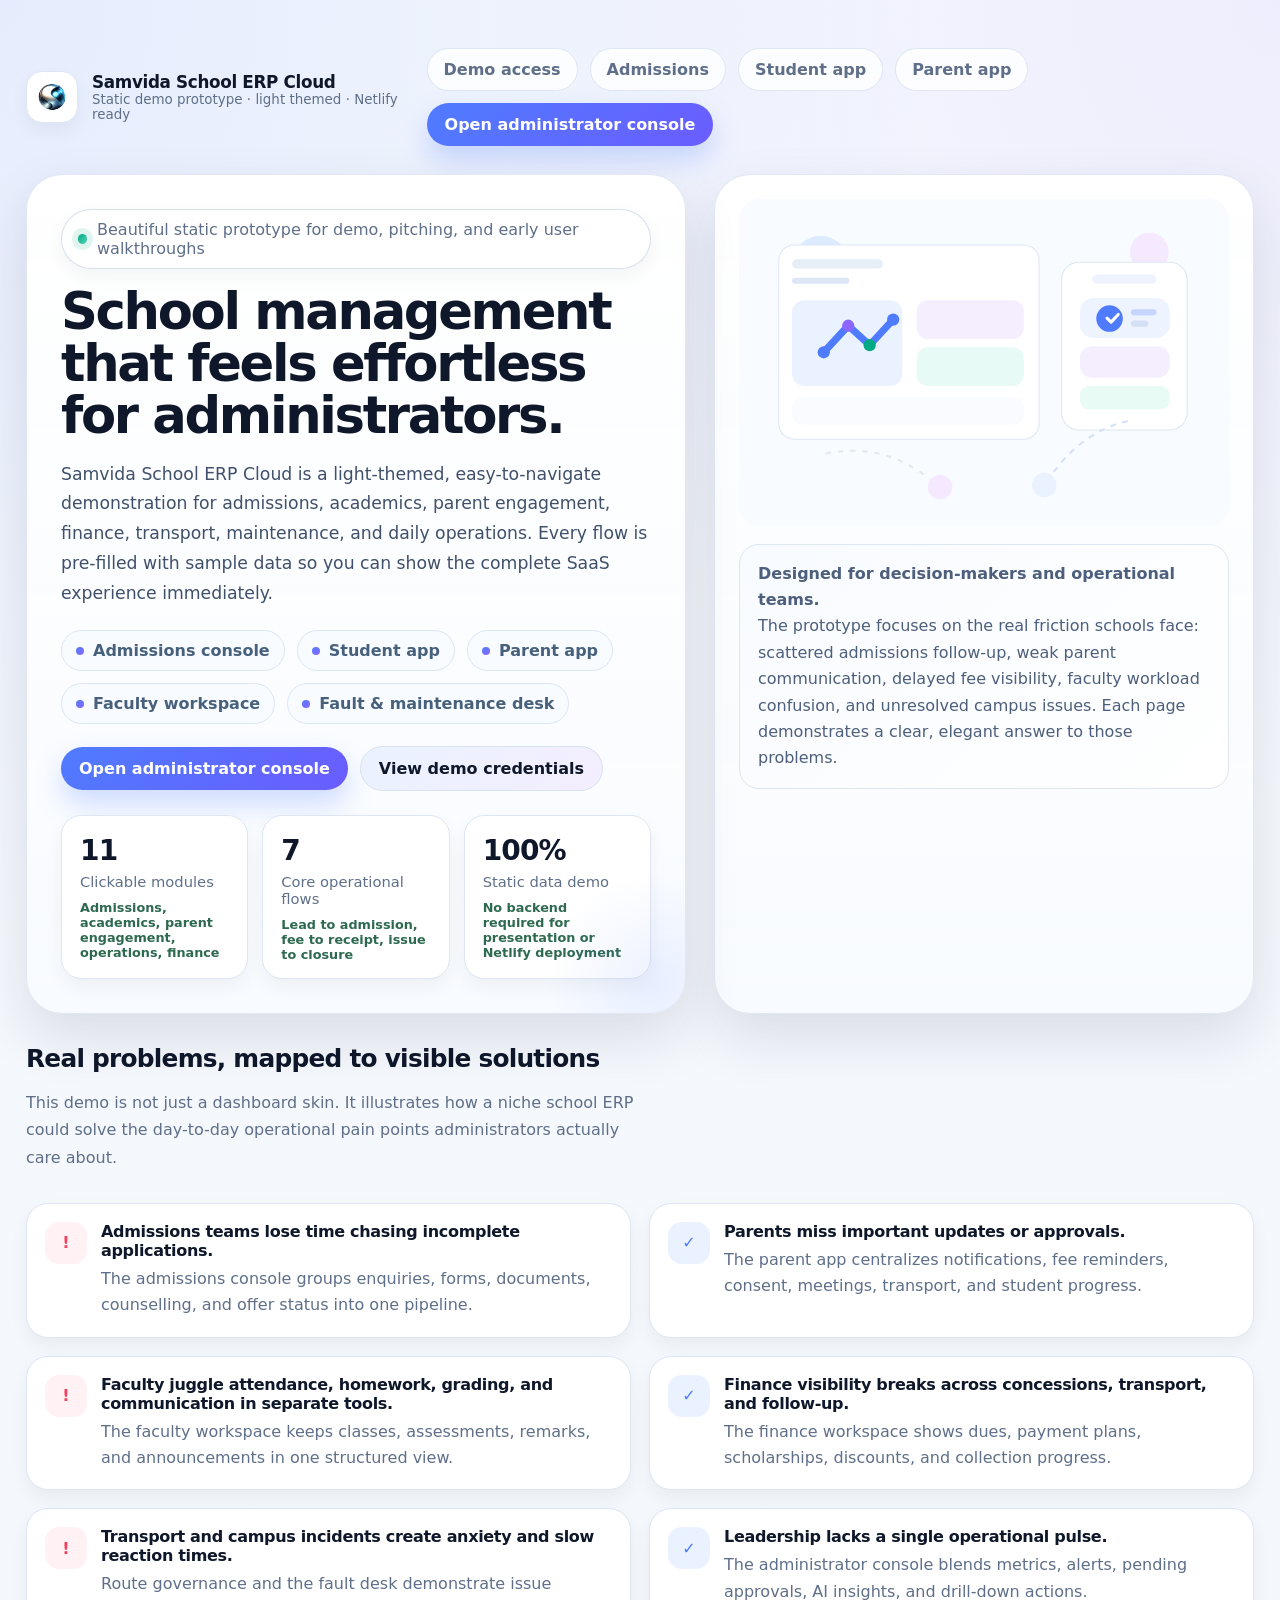
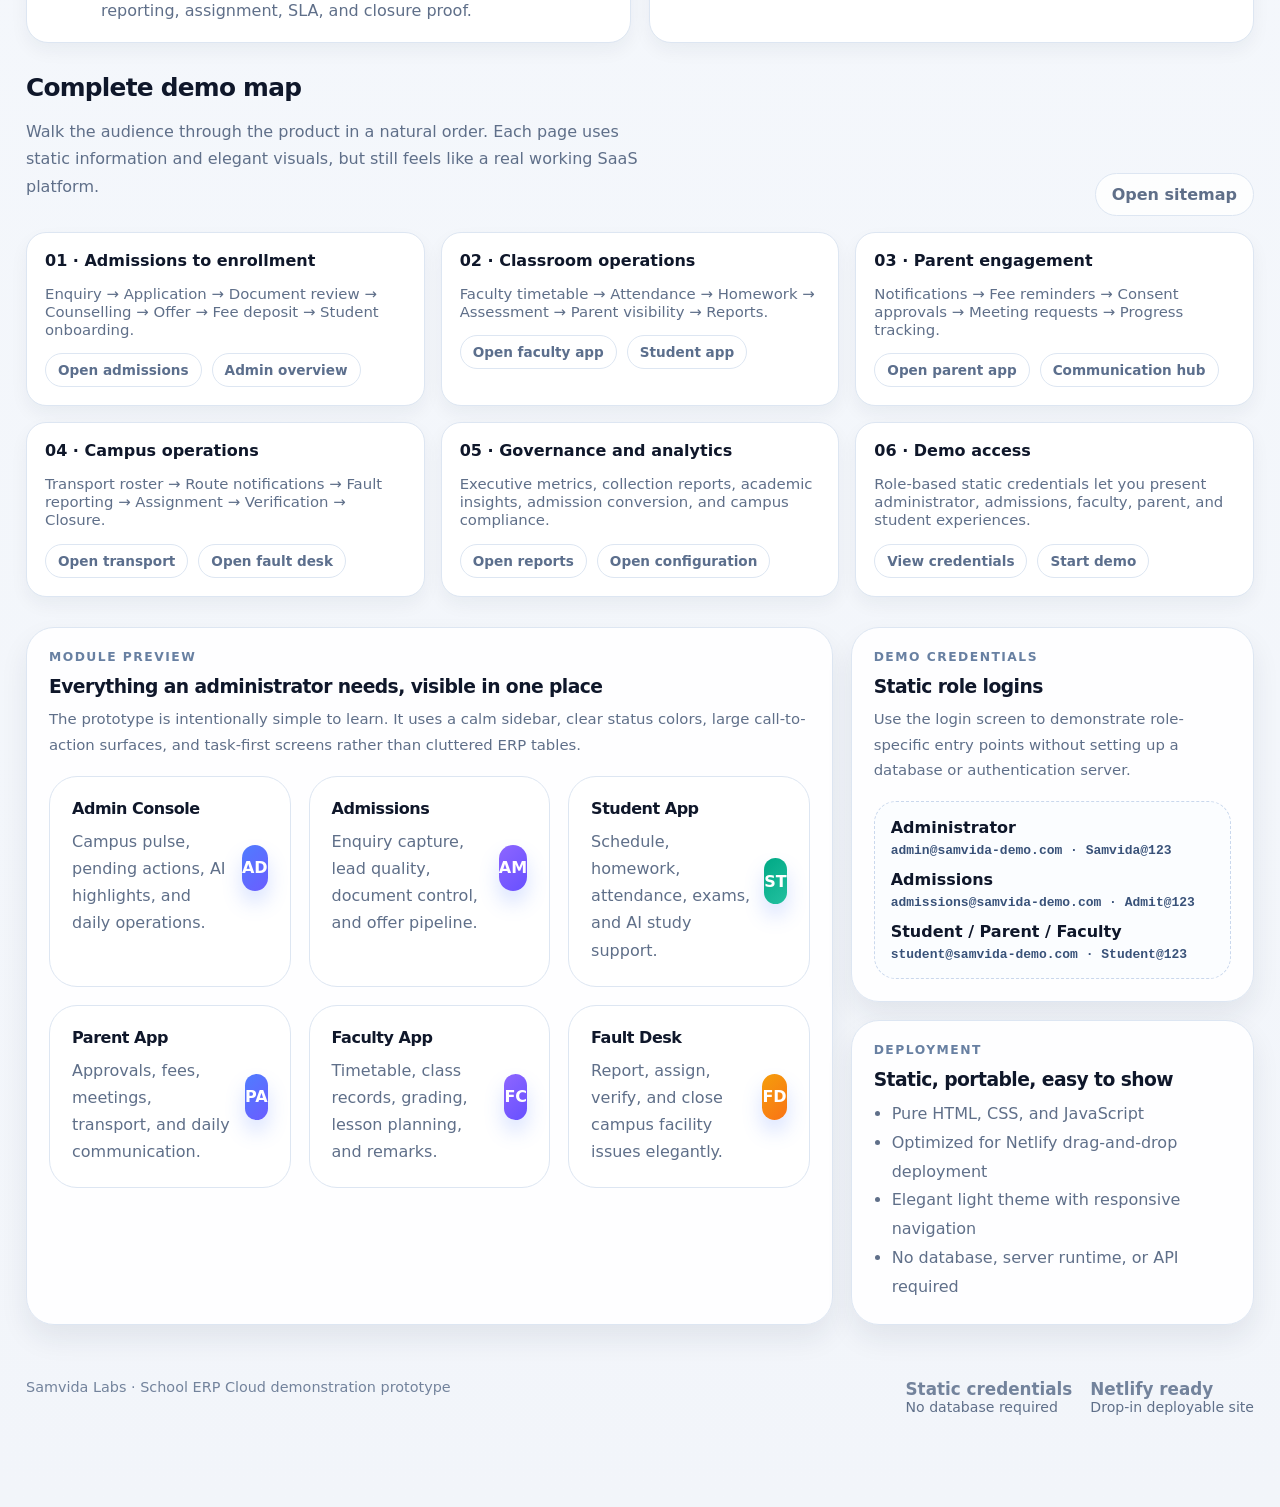
==== mgmt-erp/index.html @ dbdf5bf3 "Prototype Pilot" ====
<!doctype html>
<html lang="en">
<head>
  <meta charset="utf-8">
  <meta name="viewport" content="width=device-width,initial-scale=1">
  <title>Samvida School ERP Cloud Prototype</title>
  <meta name="description" content="Static HTML prototype for a school management ERP.">
  <link rel="icon" href="assets/img/samvida-logo.png">
  <link rel="stylesheet" href="assets/css/styles.css">
</head>
<body>
  <div class="page-wrap">
    
    <header class="top-nav">
      <a class="brand-lockup" href="index.html">
        <img src="assets/img/samvida-logo.png" alt="Samvida Labs logo">
        <div>
          <div class="brand-title">Samvida School ERP Cloud</div>
          <div class="brand-subtitle">Static demo prototype · light themed · Netlify ready</div>
        </div>
      </a>
      <div class="top-actions">
        <a class="pill-link" href="login/">Demo access</a>
        <a class="pill-link" href="admissions/">Admissions</a>
        <a class="pill-link" href="students/">Student app</a>
        <a class="pill-link" href="parents/">Parent app</a>
        <a class="cta" href="console/">Open administrator console</a>
      </div>
    </header>
    
    
<section class="hero-grid">
  <div class="hero-card">
    <span class="demo-badge"><span class="dot"></span> Beautiful static prototype for demo, pitching, and early user walkthroughs</span>
    <h1>School management that feels effortless for administrators.</h1>
    <p>Samvida School ERP Cloud is a light-themed, easy-to-navigate demonstration for admissions, academics, parent engagement, finance, transport, maintenance, and daily operations. Every flow is pre-filled with sample data so you can show the complete SaaS experience immediately.</p>
    <div class="hero-meta">
      <span class="tag">Admissions console</span>
      <span class="tag">Student app</span>
      <span class="tag">Parent app</span>
      <span class="tag">Faculty workspace</span>
      <span class="tag">Fault & maintenance desk</span>
    </div>
    <div class="top-actions" style="justify-content:flex-start">
      <a class="cta" href="console/">Open administrator console</a>
      <a class="cta soft" href="login/">View demo credentials</a>
    </div>
    <div class="hero-stats">
      <div class="metric">
        <div class="value">11</div>
        <div class="label">Clickable modules</div>
        <div class="delta">Admissions, academics, parent engagement, operations, finance</div>
      </div>
      <div class="metric">
        <div class="value">7</div>
        <div class="label">Core operational flows</div>
        <div class="delta">Lead to admission, fee to receipt, issue to closure</div>
      </div>
      <div class="metric">
        <div class="value">100%</div>
        <div class="label">Static data demo</div>
        <div class="delta">No backend required for presentation or Netlify deployment</div>
      </div>
    </div>
  </div>
  <div class="illustration-card">
    <img src="assets/img/hero-school.svg" alt="School ERP overview illustration">
    <div class="soft-note">
      <strong>Designed for decision-makers and operational teams.</strong><br>
      The prototype focuses on the real friction schools face: scattered admissions follow-up, weak parent communication, delayed fee visibility, faculty workload confusion, and unresolved campus issues. Each page demonstrates a clear, elegant answer to those problems.
    </div>
  </div>
</section>

<section class="section">
  <div class="section-title-row">
    <div>
      <h2 class="section-title">Real problems, mapped to visible solutions</h2>
      <p class="section-copy">This demo is not just a dashboard skin. It illustrates how a niche school ERP could solve the day-to-day operational pain points administrators actually care about.</p>
    </div>
  </div>
  <div class="problem-solution">
    <div class="problem"><div class="problem-icon">!</div><div><b>Admissions teams lose time chasing incomplete applications.</b><p>The admissions console groups enquiries, forms, documents, counselling, and offer status into one pipeline.</p></div></div>
    <div class="problem"><div class="solution-icon">✓</div><div><b>Parents miss important updates or approvals.</b><p>The parent app centralizes notifications, fee reminders, consent, meetings, transport, and student progress.</p></div></div>
    <div class="problem"><div class="problem-icon">!</div><div><b>Faculty juggle attendance, homework, grading, and communication in separate tools.</b><p>The faculty workspace keeps classes, assessments, remarks, and announcements in one structured view.</p></div></div>
    <div class="problem"><div class="solution-icon">✓</div><div><b>Finance visibility breaks across concessions, transport, and follow-up.</b><p>The finance workspace shows dues, payment plans, scholarships, discounts, and collection progress.</p></div></div>
    <div class="problem"><div class="problem-icon">!</div><div><b>Transport and campus incidents create anxiety and slow reaction times.</b><p>Route governance and the fault desk demonstrate issue reporting, assignment, SLA, and closure proof.</p></div></div>
    <div class="problem"><div class="solution-icon">✓</div><div><b>Leadership lacks a single operational pulse.</b><p>The administrator console blends metrics, alerts, pending approvals, AI insights, and drill-down actions.</p></div></div>
  </div>
</section>

<section class="section">
  <div class="section-title-row">
    <div>
      <h2 class="section-title">Complete demo map</h2>
      <p class="section-copy">Walk the audience through the product in a natural order. Each page uses static information and elegant visuals, but still feels like a real working SaaS platform.</p>
    </div>
    <a class="pill-link" href="sitemap/">Open sitemap</a>
  </div>
  <div class="flow-grid">
    <div class="flow-card">
      <strong>01 · Admissions to enrollment</strong>
      <p class="note">Enquiry → Application → Document review → Counselling → Offer → Fee deposit → Student onboarding.</p>
      <div class="badge-row" style="margin-top:14px"><a class="chip" href="admissions/">Open admissions</a><a class="chip" href="console/">Admin overview</a></div>
    </div>
    <div class="flow-card">
      <strong>02 · Classroom operations</strong>
      <p class="note">Faculty timetable → Attendance → Homework → Assessment → Parent visibility → Reports.</p>
      <div class="badge-row" style="margin-top:14px"><a class="chip" href="faculty/">Open faculty app</a><a class="chip" href="students/">Student app</a></div>
    </div>
    <div class="flow-card">
      <strong>03 · Parent engagement</strong>
      <p class="note">Notifications → Fee reminders → Consent approvals → Meeting requests → Progress tracking.</p>
      <div class="badge-row" style="margin-top:14px"><a class="chip" href="parents/">Open parent app</a><a class="chip" href="communications/">Communication hub</a></div>
    </div>
    <div class="flow-card">
      <strong>04 · Campus operations</strong>
      <p class="note">Transport roster → Route notifications → Fault reporting → Assignment → Verification → Closure.</p>
      <div class="badge-row" style="margin-top:14px"><a class="chip" href="transport/">Open transport</a><a class="chip" href="fault-desk/">Open fault desk</a></div>
    </div>
    <div class="flow-card">
      <strong>05 · Governance and analytics</strong>
      <p class="note">Executive metrics, collection reports, academic insights, admission conversion, and campus compliance.</p>
      <div class="badge-row" style="margin-top:14px"><a class="chip" href="reports/">Open reports</a><a class="chip" href="settings/">Open configuration</a></div>
    </div>
    <div class="flow-card">
      <strong>06 · Demo access</strong>
      <p class="note">Role-based static credentials let you present administrator, admissions, faculty, parent, and student experiences.</p>
      <div class="badge-row" style="margin-top:14px"><a class="chip" href="login/">View credentials</a><a class="chip" href="console/">Start demo</a></div>
    </div>
  </div>
</section>

<section class="section mosaic">
  <div class="card">
    <div class="eyebrow">Module preview</div>
    <h3>Everything an administrator needs, visible in one place</h3>
    <p class="note">The prototype is intentionally simple to learn. It uses a calm sidebar, clear status colors, large call-to-action surfaces, and task-first screens rather than cluttered ERP tables.</p>
    <div class="cards-3" style="margin-top:18px">
      <a class="card flat" href="console/"><div class="row"><div><h4>Admin Console</h4><p>Campus pulse, pending actions, AI highlights, and daily operations.</p></div><div class="icon-chip">AD</div></div></a>
      <a class="card flat purple" href="admissions/"><div class="row"><div><h4>Admissions</h4><p>Enquiry capture, lead quality, document control, and offer pipeline.</p></div><div class="icon-chip">AM</div></div></a>
      <a class="card flat green" href="students/"><div class="row"><div><h4>Student App</h4><p>Schedule, homework, attendance, exams, and AI study support.</p></div><div class="icon-chip">ST</div></div></a>
      <a class="card flat" href="parents/"><div class="row"><div><h4>Parent App</h4><p>Approvals, fees, meetings, transport, and daily communication.</p></div><div class="icon-chip">PA</div></div></a>
      <a class="card flat purple" href="faculty/"><div class="row"><div><h4>Faculty App</h4><p>Timetable, class records, grading, lesson planning, and remarks.</p></div><div class="icon-chip">FC</div></div></a>
      <a class="card flat amber" href="fault-desk/"><div class="row"><div><h4>Fault Desk</h4><p>Report, assign, verify, and close campus facility issues elegantly.</p></div><div class="icon-chip">FD</div></div></a>
    </div>
  </div>
  <div class="stack">
    <div class="card">
      <div class="eyebrow">Demo credentials</div>
      <h3>Static role logins</h3>
      <p class="note">Use the login screen to demonstrate role-specific entry points without setting up a database or authentication server.</p>
      <div class="credentials">
        <strong>Administrator</strong>
        <code>admin@samvida-demo.com · Samvida@123</code>
        <strong style="margin-top:12px;display:block">Admissions</strong>
        <code>admissions@samvida-demo.com · Admit@123</code>
        <strong style="margin-top:12px;display:block">Student / Parent / Faculty</strong>
        <code>student@samvida-demo.com · Student@123</code>
      </div>
    </div>
    <div class="card">
      <div class="eyebrow">Deployment</div>
      <h3>Static, portable, easy to show</h3>
      <ul class="simple-list">
        <li>Pure HTML, CSS, and JavaScript</li>
        <li>Optimized for Netlify drag-and-drop deployment</li>
        <li>Elegant light theme with responsive navigation</li>
        <li>No database, server runtime, or API required</li>
      </ul>
    </div>
  </div>
</section>

    <div class="footer">
      <div>Samvida Labs · School ERP Cloud demonstration prototype</div>
      <div class="inline-stats">
        <div class="inline-stat"><strong>Static credentials</strong><span>No database required</span></div>
        <div class="inline-stat"><strong>Netlify ready</strong><span>Drop-in deployable site</span></div>
      </div>
    </div>
  </div>
  <script src="assets/js/app.js"></script>
</body>
</html>
---- mgmt-erp/assets/css/styles.css ----
:root{
  --bg: #f4f7fb;
  --panel: rgba(255,255,255,0.94);
  --panel-solid: #ffffff;
  --panel-alt: #f8fbff;
  --text: #0f172a;
  --muted: #5f6f89;
  --line: #dde6f2;
  --line-strong: #cfd9e7;
  --blue: #4f7cff;
  --blue-soft: #eaf2ff;
  --violet: #8d66ff;
  --violet-soft: #f4eeff;
  --teal: #00a985;
  --teal-soft: #e7faf5;
  --amber: #f59e0b;
  --amber-soft: #fff3e4;
  --rose: #f43f5e;
  --rose-soft: #ffe7ee;
  --shadow-lg: 0 24px 56px rgba(23,36,66,0.12);
  --shadow-md: 0 14px 28px rgba(23,36,66,0.08);
  --shadow-sm: 0 8px 18px rgba(23,36,66,0.05);
  --radius-xl: 28px;
  --radius-lg: 22px;
  --radius-md: 16px;
  --radius-sm: 12px;
  --max: 1440px;
  --sidebar: 286px;
}

*{box-sizing:border-box}
html{scroll-behavior:smooth}
body{
  margin:0;
  font-family: Inter, ui-sans-serif, system-ui, -apple-system, BlinkMacSystemFont, "Segoe UI", sans-serif;
  background:
    radial-gradient(circle at top left, rgba(79,124,255,0.10), transparent 28%),
    radial-gradient(circle at top right, rgba(141,102,255,0.08), transparent 24%),
    linear-gradient(180deg, #f6f9fd 0%, #f2f5fa 100%);
  color: var(--text);
  min-height:100vh;
}
a{color:inherit;text-decoration:none}
img{max-width:100%;display:block}
button,input,select,textarea{font:inherit}
button{cursor:pointer}

.demo-badge{
  display:inline-flex;align-items:center;gap:10px;padding:10px 16px;border-radius:999px;
  background:rgba(255,255,255,0.74); border:1px solid rgba(207,217,231,0.8); color:var(--muted);
  box-shadow: var(--shadow-sm); backdrop-filter: blur(8px);
}
.demo-badge .dot{width:10px;height:10px;border-radius:999px;background:linear-gradient(135deg,var(--teal),#55d3b7);box-shadow:0 0 0 6px rgba(0,169,133,0.12)}

.page-wrap{max-width:var(--max);margin:0 auto;padding:32px 26px 80px}
.page-wrap.narrow{max-width:1180px}
.top-nav{
  display:flex; align-items:center; justify-content:space-between; gap:20px; padding:16px 0 28px;
}
.brand-lockup{display:flex;align-items:center;gap:14px}
.brand-lockup img{width:52px;height:52px;object-fit:contain;border-radius:16px;background:white;padding:8px;box-shadow:var(--shadow-sm);border:1px solid var(--line)}
.brand-title{font-size:1.05rem;font-weight:800;letter-spacing:-0.02em}
.brand-subtitle{font-size:0.84rem;color:var(--muted)}
.top-actions{display:flex;align-items:center;gap:12px;flex-wrap:wrap}
.pill-link{
  padding:11px 16px;border-radius:999px;background:rgba(255,255,255,0.84);
  border:1px solid var(--line); color:var(--muted); font-weight:600; transition:all .2s ease;
}
.pill-link:hover{border-color:#bed0ee; color:var(--text); transform:translateY(-1px)}
.cta{
  padding:12px 18px;border-radius:999px;border:none;color:white;font-weight:700;
  background:linear-gradient(135deg,var(--blue),#6a5cff); box-shadow:0 14px 28px rgba(79,124,255,0.26);
}
.cta.alt{background:white;color:var(--text);border:1px solid var(--line);box-shadow:none}
.cta.soft{background:linear-gradient(135deg,#eaf2ff,#f4eeff);color:var(--text);box-shadow:none;border:1px solid #d8e1ef}
.cta:hover{transform:translateY(-1px)}

.hero-grid{display:grid;grid-template-columns:1.1fr .9fr;gap:28px;align-items:stretch}
.hero-card{
  background:linear-gradient(180deg, rgba(255,255,255,0.98), rgba(248,251,255,0.96));
  border:1px solid rgba(221,230,242,0.92); border-radius:36px; box-shadow:var(--shadow-lg); padding:34px;
  position:relative; overflow:hidden;
}
.hero-card::after{
  content:""; position:absolute; inset:auto -80px -80px auto; width:220px; height:220px; border-radius:999px;
  background:radial-gradient(circle, rgba(79,124,255,0.10), transparent 70%);
}
.hero-card h1{font-size:clamp(2.15rem,4vw,4rem); line-height:1.02; margin:16px 0 18px; letter-spacing:-0.045em}
.hero-card p{font-size:1.08rem; line-height:1.72; color:#40506b; max-width:64ch; margin:0 0 22px}
.hero-meta{display:flex; gap:12px; flex-wrap:wrap; margin-bottom:22px}
.tag{display:inline-flex; align-items:center; gap:9px; padding:10px 14px; border-radius:999px; background:#f8fbff; border:1px solid #dde6f4; color:#47617d; font-weight:600}
.tag::before{content:"";width:8px;height:8px;border-radius:999px;background:linear-gradient(135deg,var(--blue),var(--violet))}
.hero-stats{display:grid; grid-template-columns:repeat(3,1fr); gap:14px; margin-top:24px}
.metric{
  background:white; border:1px solid var(--line); border-radius:20px; padding:18px 18px 16px; box-shadow:var(--shadow-sm)
}
.metric .value{font-size:1.75rem;font-weight:800;letter-spacing:-0.03em}
.metric .label{font-size:0.92rem;color:var(--muted); margin-top:6px}
.metric .delta{font-size:0.8rem; color:#2d6a4f; margin-top:10px; font-weight:700}

.illustration-card{
  background:linear-gradient(180deg, rgba(255,255,255,0.98), rgba(248,251,255,0.96));
  border:1px solid rgba(221,230,242,0.92); border-radius:36px; box-shadow:var(--shadow-lg); padding:24px;
  display:flex; flex-direction:column; gap:18px;
}
.soft-note{
  padding:16px 18px; border-radius:20px; background:linear-gradient(135deg,#f8fbff,#ffffff);
  border:1px solid var(--line); color:#4d5f7c; line-height:1.65;
}

.section{margin-top:30px}
.section-title-row{display:flex;align-items:end;justify-content:space-between;gap:20px;margin-bottom:16px;flex-wrap:wrap}
.section-title{font-size:1.55rem;font-weight:800;letter-spacing:-0.03em;margin:0}
.section-copy{max-width:62ch;color:var(--muted);line-height:1.7}

.cards-3{display:grid;grid-template-columns:repeat(3,1fr);gap:18px}
.cards-4{display:grid;grid-template-columns:repeat(4,1fr);gap:18px}
.cards-2{display:grid;grid-template-columns:repeat(2,1fr);gap:18px}
.stack{display:grid;gap:18px}
.card{
  background:var(--panel); border:1px solid var(--line); border-radius:var(--radius-xl); box-shadow:var(--shadow-md); padding:22px; position:relative;
}
.card.flat{box-shadow:none}
.card h3,.card h4{margin:0 0 10px; letter-spacing:-0.03em}
.card p{margin:0; color:var(--muted); line-height:1.7}
.card .eyebrow{font-size:.77rem;text-transform:uppercase;letter-spacing:.12em;font-weight:800;color:#6880a2;margin-bottom:12px}
.card .row{display:flex;justify-content:space-between;gap:14px;align-items:center}
.card .icon-chip{
  width:46px;height:46px;border-radius:16px;display:grid;place-items:center;font-weight:800;color:white;
  background:linear-gradient(135deg,var(--blue),#6b5dff); box-shadow: 0 12px 20px rgba(79,124,255,.22);
}
.card.purple .icon-chip{background:linear-gradient(135deg,var(--violet),#6850ff)}
.card.green .icon-chip{background:linear-gradient(135deg,var(--teal),#23c0a0)}
.card.amber .icon-chip{background:linear-gradient(135deg,var(--amber),#f97316)}

.kpi-grid{display:grid;grid-template-columns:repeat(4,1fr);gap:16px}
.kpi-card{
  background:white;border:1px solid var(--line);border-radius:22px;padding:18px;box-shadow:var(--shadow-sm)
}
.kpi-card strong{display:block;font-size:1.65rem;letter-spacing:-0.03em}
.kpi-card span{display:block;color:var(--muted);margin-top:8px}
.mini-progress{margin-top:12px;height:8px;background:#edf3fa;border-radius:999px;overflow:hidden}
.mini-progress b{display:block;height:100%;border-radius:999px;background:linear-gradient(135deg,var(--blue),#7a6bff)}

.problem-solution{
  display:grid;grid-template-columns:repeat(2,1fr);gap:18px
}
.problem{
  display:flex; gap:14px; align-items:flex-start; background:white; border:1px solid var(--line); border-radius:22px; padding:18px; box-shadow:var(--shadow-sm)
}
.problem .problem-icon{
  min-width:42px; height:42px; border-radius:14px; display:grid; place-items:center; background:#fff1f4; color:var(--rose); font-weight:900
}
.problem .solution-icon{
  min-width:42px;height:42px;border-radius:14px;display:grid;place-items:center;background:var(--blue-soft);color:var(--blue);font-weight:900
}
.problem b{display:block;margin-bottom:6px;font-size:1rem;letter-spacing:-0.02em}
.problem p{margin:0;color:var(--muted);line-height:1.65}

.admin-shell{
  display:grid; grid-template-columns: var(--sidebar) minmax(0,1fr); min-height:100vh;
}
.sidebar{
  position:sticky; top:0; align-self:start; height:100vh; padding:22px 18px; background:rgba(255,255,255,0.94); border-right:1px solid rgba(221,230,242,0.92); backdrop-filter:blur(10px);
  overflow:auto;
}
.sidebar .brand-lockup{padding:6px 8px 20px}
.sidebar .brand-lockup img{width:48px;height:48px}
.workspace-switcher{
  display:flex; align-items:center; justify-content:space-between; padding:14px 16px; border-radius:18px; background:linear-gradient(135deg,#f7faff,#ffffff); border:1px solid var(--line); margin-bottom:18px;
}
.workspace-switcher strong{display:block;font-size:.95rem}
.workspace-switcher span{font-size:.84rem;color:var(--muted)}
.nav-group{display:grid;gap:6px}
.nav-label{
  font-size:0.74rem; text-transform:uppercase; letter-spacing:.14em; font-weight:800; color:#8ba0bc;
  padding:16px 12px 6px;
}
.nav-link{
  display:flex; align-items:center; justify-content:space-between; gap:14px;
  padding:13px 14px; border-radius:16px; color:#485a76; font-weight:600; border:1px solid transparent; transition:all .2s ease;
}
.nav-link:hover{background:#f8fbff; border-color:#dfe7f4; color:var(--text)}
.nav-link.active{background:linear-gradient(135deg,#eef4ff,#faf7ff); border-color:#cfdbf1; color:var(--text); box-shadow:var(--shadow-sm)}
.nav-link .nav-icon{
  width:34px;height:34px;border-radius:12px;display:grid;place-items:center;background:#f0f5fc;border:1px solid #dbe5f4;font-size:.92rem;font-weight:800;color:#5a7399
}
.nav-link.active .nav-icon{background:white;border-color:#cad8ef;color:#3f5c91}
.nav-link .nav-badge{font-size:.76rem;padding:4px 9px;border-radius:999px;background:#eef3ff;color:#4f7cff;font-weight:800}

.main{
  padding:26px 26px 72px;
}
.toolbar{
  position:sticky;top:0;z-index:10;display:flex;justify-content:space-between;gap:18px;align-items:center; padding:10px 0 22px; background:linear-gradient(180deg, rgba(244,247,251,.95) 70%, rgba(244,247,251,0));
  backdrop-filter:blur(4px);
}
.toolbar h1{margin:0;font-size:2rem;letter-spacing:-0.04em}
.toolbar p{margin:6px 0 0;color:var(--muted)}
.toolbar-actions{display:flex;align-items:center;gap:12px;flex-wrap:wrap}
.search{
  display:flex;align-items:center;gap:10px;padding:12px 14px;border-radius:16px;background:white;border:1px solid var(--line);min-width:260px;box-shadow:var(--shadow-sm)
}
.search input{border:none;outline:none;background:transparent;width:100%;color:var(--text)}
.icon-btn{
  width:44px;height:44px;border-radius:16px;border:1px solid var(--line);background:white;display:grid;place-items:center;box-shadow:var(--shadow-sm)
}
.user-chip{
  display:flex;align-items:center;gap:12px;padding:8px 12px;border-radius:18px;border:1px solid var(--line);background:white;box-shadow:var(--shadow-sm)
}
.avatar{
  width:40px;height:40px;border-radius:14px;display:grid;place-items:center;font-weight:800;color:white;background:linear-gradient(135deg,var(--blue),#8d66ff)
}
.breadcrumbs{font-size:.88rem;color:#7e8fa8;margin-bottom:8px}
.breadcrumbs a{color:#5a7399}
.layout-grid{display:grid;grid-template-columns:1.35fr .95fr;gap:18px}
.right-stack{display:grid;gap:18px}
.stat-strip{display:grid;grid-template-columns:repeat(4,1fr);gap:14px}

.status{
  display:inline-flex;align-items:center;gap:8px;padding:8px 12px;border-radius:999px;font-size:.84rem;font-weight:700
}
.status.blue{background:var(--blue-soft);color:var(--blue)}
.status.green{background:var(--teal-soft);color:var(--teal)}
.status.amber{background:var(--amber-soft);color:#bf6a07}
.status.purple{background:var(--violet-soft);color:var(--violet)}
.status.rose{background:var(--rose-soft);color:var(--rose)}

.list{display:grid;gap:14px}
.list-item{
  display:flex;align-items:flex-start;justify-content:space-between;gap:16px;padding:16px;border-radius:18px;background:#f9fbff;border:1px solid #dfe7f2
}
.list-item.compact{padding:13px 14px}
.list-item strong{display:block;margin-bottom:4px}
.list-item p{margin:0;color:var(--muted);font-size:.94rem}
.muted{color:var(--muted)}
.note{font-size:.93rem;color:var(--muted)}
.small{font-size:.86rem}
.xsmall{font-size:.78rem}

.table-wrap{overflow:auto;border-radius:22px;border:1px solid var(--line);box-shadow:var(--shadow-sm);background:white}
.table{width:100%;border-collapse:collapse;min-width:760px}
.table th,.table td{padding:14px 16px;border-bottom:1px solid #edf2f8;text-align:left}
.table th{font-size:.82rem;text-transform:uppercase;letter-spacing:.08em;color:#8092ab;background:#f9fbfe}
.table tbody tr:hover{background:#fbfdff}
.table td{color:#31445d}

.timeline{display:grid;gap:14px}
.timeline-step{
  display:grid;grid-template-columns:32px 1fr;gap:14px;align-items:flex-start
}
.timeline-step .pin{
  width:32px;height:32px;border-radius:12px;display:grid;place-items:center;background:linear-gradient(135deg,var(--blue),#6b5dff);color:white;font-weight:900;box-shadow:0 12px 18px rgba(79,124,255,.24)
}
.timeline-step .body{
  border:1px solid var(--line);border-radius:18px;background:white;padding:16px;box-shadow:var(--shadow-sm)
}
.timeline-step .body strong{display:block;margin-bottom:6px}
.timeline-step .body p{margin:0;color:var(--muted)}

.kanban{display:grid;grid-template-columns:repeat(4,1fr);gap:16px}
.kanban-col{
  background:#f9fbfe;border:1px solid var(--line);border-radius:22px;padding:14px;box-shadow:var(--shadow-sm)
}
.kanban-col h4{margin:4px 0 14px;font-size:.98rem}
.kanban-card{
  padding:14px;border-radius:16px;background:white;border:1px solid var(--line);box-shadow:var(--shadow-sm);display:grid;gap:9px;margin-bottom:10px
}
.kanban-card:last-child{margin-bottom:0}

.app-preview{
  display:grid;grid-template-columns:.75fr 1.25fr;gap:18px;align-items:center
}
.mobile-frame{
  background:linear-gradient(180deg,#0f172a,#1e293b);padding:18px;border-radius:42px;box-shadow:var(--shadow-lg);max-width:320px;margin:0 auto
}
.mobile-screen{background:#fff;border-radius:28px;padding:14px;min-height:580px}
.mobile-screen .screen-card{background:#f8fbff;border:1px solid var(--line);border-radius:20px;padding:16px;margin-bottom:12px}
.mobile-screen .screen-card:last-child{margin-bottom:0}
.mobile-header{display:flex;align-items:center;justify-content:space-between;margin-bottom:12px}
.app-grid{display:grid;grid-template-columns:repeat(2,1fr);gap:12px}
.app-tile{
  background:white;border:1px solid var(--line);border-radius:18px;padding:14px;box-shadow:var(--shadow-sm)
}
.app-tile strong{display:block;margin-bottom:6px}
.app-tile p{font-size:.9rem;color:var(--muted);line-height:1.5}

.tabs{display:flex;gap:10px;flex-wrap:wrap}
.tab-btn{
  padding:10px 14px;border-radius:999px;border:1px solid var(--line);background:white;font-weight:700;color:#51627e
}
.tab-btn.active{background:linear-gradient(135deg,#eef4ff,#faf7ff);color:var(--text);border-color:#cad7ef}
.tab-panel{display:none;margin-top:18px}
.tab-panel.active{display:block}

.config-grid{display:grid;grid-template-columns:repeat(2,1fr);gap:16px}
.config-card{
  padding:18px;border-radius:22px;background:white;border:1px solid var(--line);box-shadow:var(--shadow-sm)
}
.toggle-row{display:flex;justify-content:space-between;align-items:center;padding:12px 0;border-bottom:1px dashed #e2e9f3}
.toggle-row:last-child{border-bottom:none}
.toggle{
  width:52px;height:30px;border-radius:999px;background:#d7e1ef;position:relative
}
.toggle::after{
  content:"";width:24px;height:24px;border-radius:999px;background:white;position:absolute;top:3px;left:3px;box-shadow:0 2px 4px rgba(0,0,0,.12)
}
.toggle.on{background:linear-gradient(135deg,var(--blue),#6b5dff)}
.toggle.on::after{left:25px}

.chart-bars{display:grid;grid-template-columns:repeat(7,1fr);gap:12px;align-items:end;height:210px}
.chart-bars .bar{
  border-radius:18px 18px 8px 8px;background:linear-gradient(180deg,#6f97ff,#4f7cff);position:relative;box-shadow:0 12px 18px rgba(79,124,255,.18)
}
.chart-bars .bar::after{
  content:attr(data-label); position:absolute; left:50%; transform:translateX(-50%); bottom:-30px; font-size:.82rem; color:#7386a2
}
.chart-legend{display:flex;gap:12px;flex-wrap:wrap;margin-top:22px}
.chart-legend span{display:inline-flex;align-items:center;gap:8px;color:var(--muted)}
.chart-legend i{width:12px;height:12px;border-radius:4px;display:inline-block;background:linear-gradient(180deg,#6f97ff,#4f7cff)}

.ring{
  width:142px;height:142px;border-radius:999px;background:
    radial-gradient(circle closest-side, white 72%, transparent 73% 100%),
    conic-gradient(var(--blue) 0 78%, #eaf0f8 78% 100%);
  display:grid;place-items:center;margin:0 auto
}
.ring .inner{font-size:1.65rem;font-weight:800;letter-spacing:-0.03em}
.divider{height:1px;background:#e3eaf4;margin:18px 0}
.callout{
  border-radius:22px;background:linear-gradient(135deg,#eef4ff,#faf7ff);border:1px solid #cfdbf1;padding:18px 20px;line-height:1.7;color:#4f5e79
}
.mosaic{
  display:grid;grid-template-columns:2fr 1fr;gap:18px
}
.mosaic .stack{gap:18px}
.badge-row{display:flex;gap:10px;flex-wrap:wrap}
.simple-list{margin:0;padding-left:18px;color:var(--muted);line-height:1.8}
.feature-list{display:grid;gap:10px;margin-top:14px}
.feature-list .feature{display:flex;gap:10px;align-items:flex-start}
.feature .tick{
  width:24px;height:24px;border-radius:8px;background:var(--blue-soft);color:var(--blue);display:grid;place-items:center;font-weight:900;flex:0 0 auto
}
.inline-stats{display:flex;gap:18px;flex-wrap:wrap}
.inline-stat strong{display:block;font-size:1.05rem}
.inline-stat span{display:block;color:var(--muted);font-size:.88rem}

.footer{
  margin-top:34px;padding:20px 0 12px;color:#73839c;font-size:.9rem;display:flex;justify-content:space-between;gap:20px;flex-wrap:wrap
}
.sitemap-links{display:grid;grid-template-columns:repeat(3,1fr);gap:16px}
.sitemap-links .group{background:white;border:1px solid var(--line);border-radius:20px;padding:18px;box-shadow:var(--shadow-sm)}
.sitemap-links ul{margin:12px 0 0;padding-left:18px;color:var(--muted);line-height:1.8}

.login-layout{
  min-height:100vh; display:grid; grid-template-columns:1.05fr .95fr;
}
.login-side{
  padding:42px; display:flex; flex-direction:column; justify-content:space-between;
}
.login-panel{
  min-height:100vh; padding:42px; display:flex; align-items:center; justify-content:center;
}
.login-card{
  width:min(540px, 100%); background:rgba(255,255,255,0.96); border:1px solid var(--line); border-radius:34px; box-shadow:var(--shadow-lg); padding:32px;
}
.input{
  width:100%; padding:14px 16px; border-radius:16px; border:1px solid var(--line); background:#fbfdff; color:var(--text); outline:none;
}
.form-grid{display:grid;gap:14px}
.role-grid{display:grid;grid-template-columns:repeat(2,1fr);gap:14px}
.role-card{
  border:1px solid var(--line); background:#f9fbff; border-radius:20px; padding:18px; cursor:pointer; transition:all .2s ease
}
.role-card:hover,.role-card.selected{border-color:#bfd0ee; background:white; transform:translateY(-1px); box-shadow:var(--shadow-sm)}
.role-card strong{display:block;margin-bottom:6px}
.credentials{
  border:1px dashed #cad8ed; border-radius:22px; padding:16px; background:#fbfdff; margin-top:18px
}
.credentials code{display:block;margin-top:6px;color:#395279;font-weight:700}
.flow-grid{display:grid;grid-template-columns:repeat(3,1fr);gap:16px}
.flow-card{background:white;border:1px solid var(--line);border-radius:20px;padding:18px;box-shadow:var(--shadow-sm)}
.flow-card strong{display:block;margin-bottom:10px}

.notice{
  padding:13px 15px; border-radius:16px; background:#fff9ee; border:1px solid #ffe0ac; color:#965b00
}
.success{
  padding:13px 15px; border-radius:16px; background:#effcf8; border:1px solid #bae8d9; color:#0a7158
}
.chips{display:flex; gap:10px; flex-wrap:wrap}
.chip{
  padding:8px 12px; border-radius:999px; border:1px solid var(--line); background:white; color:#5c6f8d; font-weight:700; font-size:.85rem
}
.mono{font-family: ui-monospace, SFMono-Regular, Menlo, Consolas, monospace}
.mobile-only{display:none}
.desktop-only{display:block}

@media (max-width: 1200px){
  .hero-grid,.mosaic,.layout-grid,.cards-4,.cards-3,.cards-2,.kpi-grid,.problem-solution,.config-grid,.kanban,.app-preview,.sitemap-links,.flow-grid{grid-template-columns:1fr 1fr}
  .hero-stats,.stat-strip{grid-template-columns:repeat(2,1fr)}
  .admin-shell{grid-template-columns:90px 1fr}
  .sidebar .brand-title,.sidebar .brand-subtitle,.sidebar .workspace-switcher span,.sidebar .nav-label,.sidebar .nav-link span,.sidebar .nav-badge{display:none}
  .sidebar .brand-lockup{justify-content:center}
  .workspace-switcher{padding:12px;justify-content:center}
  .nav-link{justify-content:center;padding:12px}
}
@media (max-width: 900px){
  .hero-grid,.mosaic,.layout-grid,.app-preview,.sitemap-links,.flow-grid,.cards-4,.cards-3,.cards-2,.kpi-grid,.problem-solution,.config-grid,.kanban,.login-layout{grid-template-columns:1fr}
  .hero-stats,.stat-strip{grid-template-columns:1fr 1fr}
  .admin-shell{grid-template-columns:1fr}
  .sidebar{position:relative;height:auto;border-right:none;border-bottom:1px solid var(--line)}
  .main{padding:20px}
  .toolbar{position:relative}
  .top-nav{padding-bottom:20px}
  .login-side,.login-panel{padding:28px}
}
@media (max-width: 640px){
  .page-wrap{padding:22px 18px 64px}
  .hero-card,.illustration-card,.login-card,.card{padding:20px}
  .hero-card h1{font-size:2.1rem}
  .toolbar h1{font-size:1.7rem}
  .search{min-width:0;width:100%}
  .toolbar,.top-nav,.footer,.section-title-row,.toolbar-actions{align-items:flex-start}
  .role-grid,.hero-stats,.stat-strip{grid-template-columns:1fr}
  .mobile-only{display:block}
  .desktop-only{display:none}
}
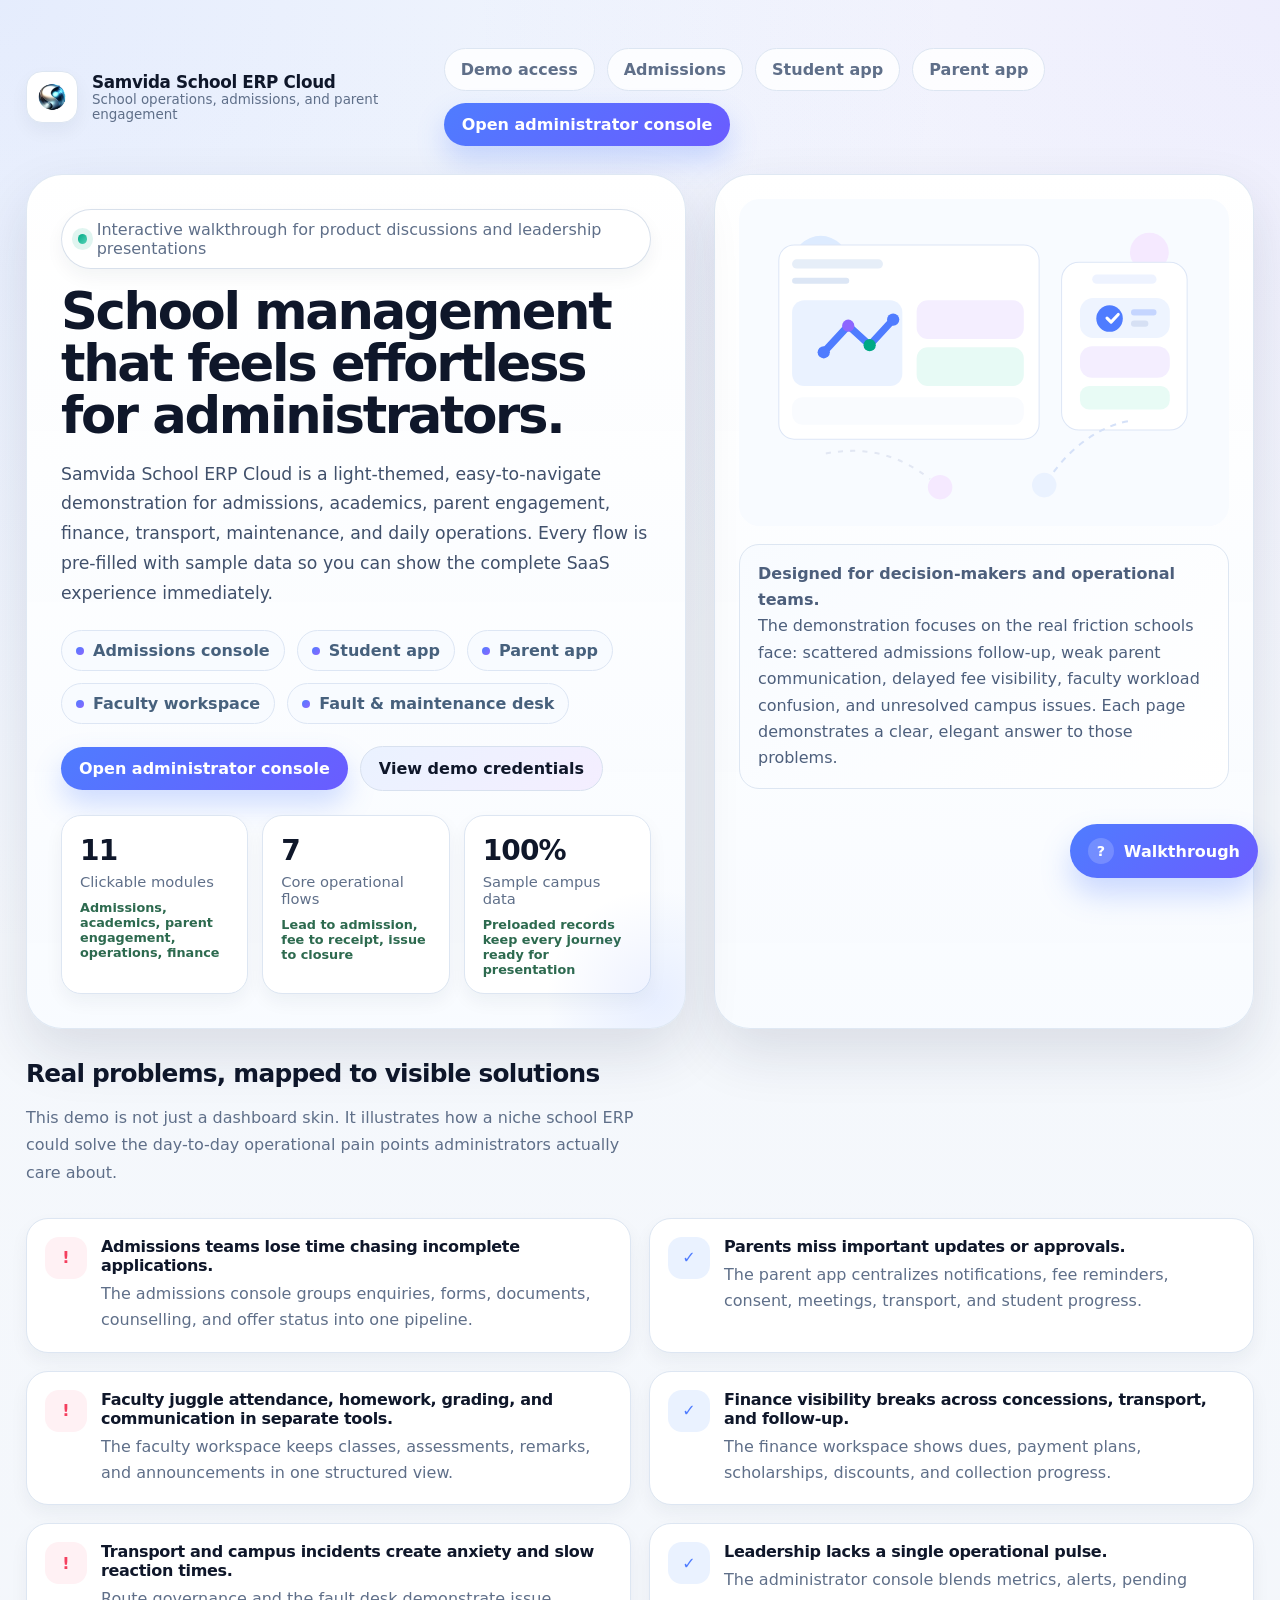
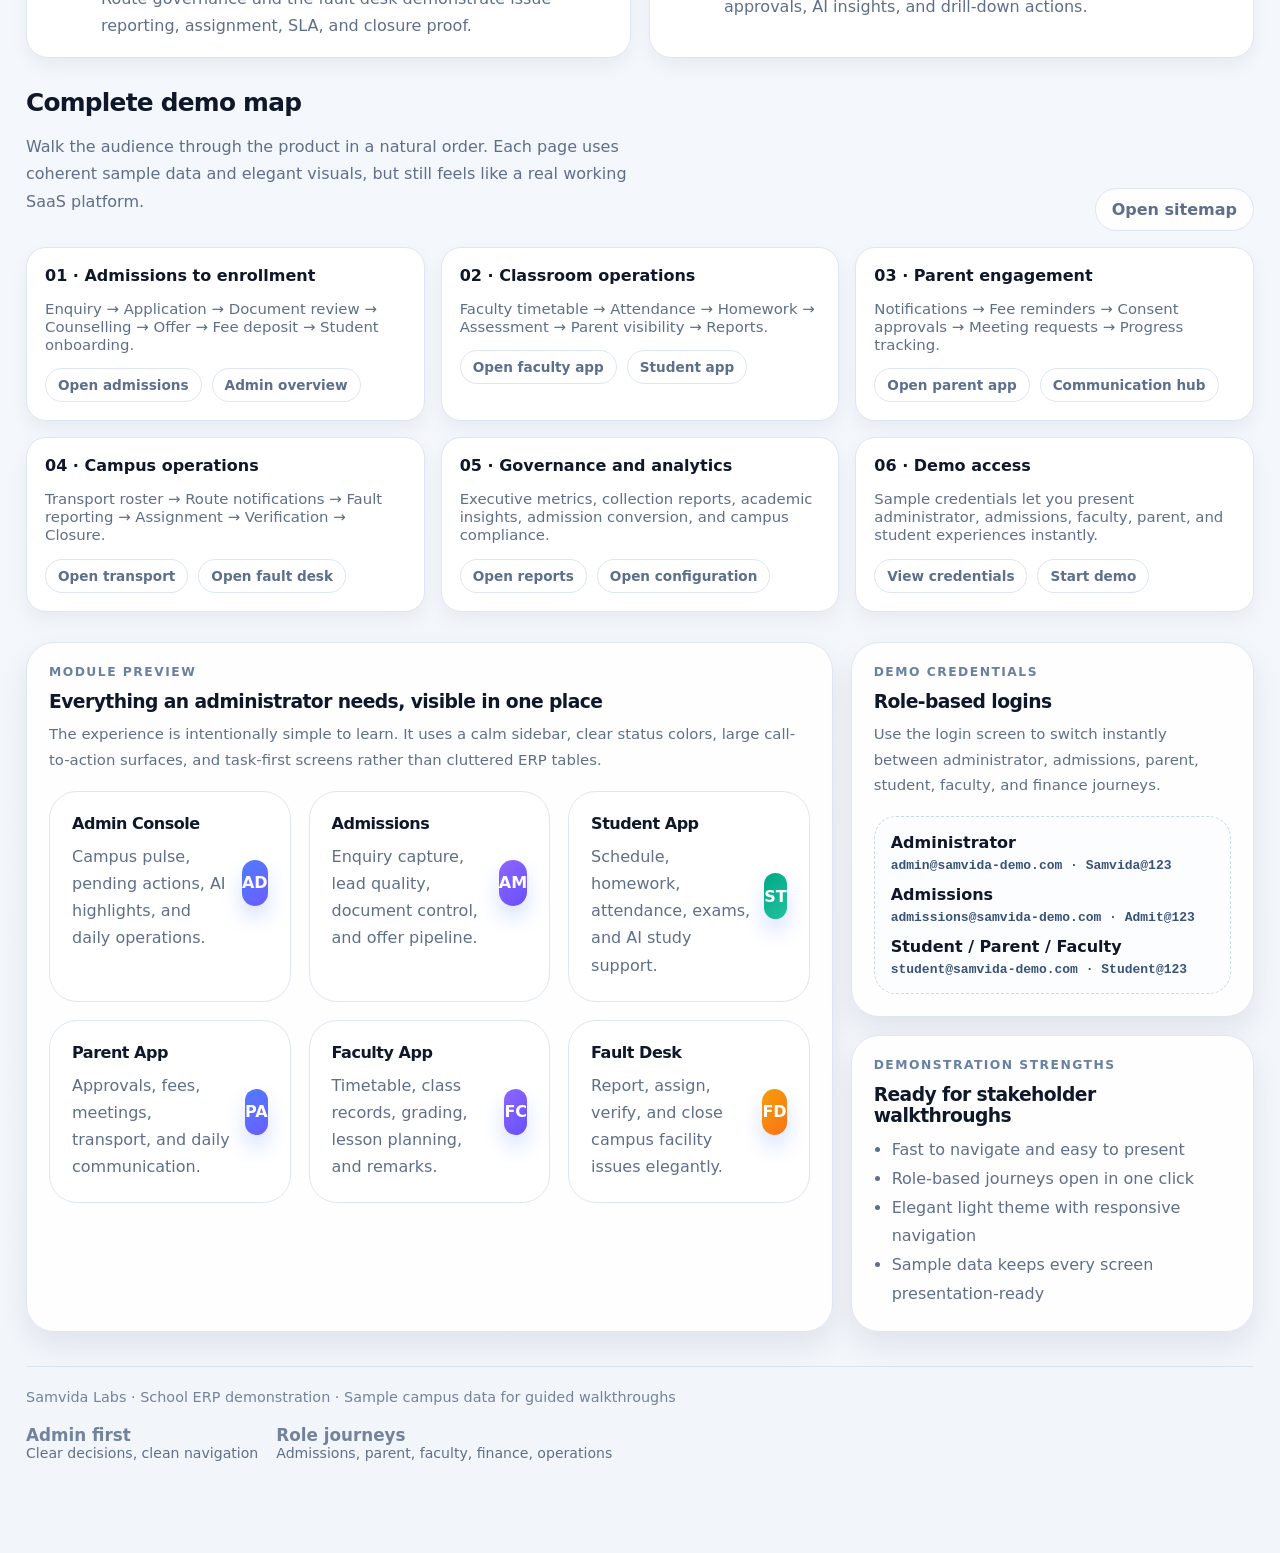
==== commit 64643d77: "Updated POC" ====
--- a/mgmt-erp/index.html
+++ b/mgmt-erp/index.html
@@ -1,185 +1,179 @@
-<!doctype html>
+<!DOCTYPE html>
+
 <html lang="en">
 <head>
-  <meta charset="utf-8">
-  <meta name="viewport" content="width=device-width,initial-scale=1">
-  <title>Samvida School ERP Cloud Prototype</title>
-  <meta name="description" content="Static HTML prototype for a school management ERP.">
-  <link rel="icon" href="assets/img/samvida-logo.png">
-  <link rel="stylesheet" href="assets/css/styles.css">
+<meta charset="utf-8"/>
+<meta content="width=device-width,initial-scale=1" name="viewport"/>
+<title>Samvida School ERP Cloud</title>
+<meta content="Elegant school ERP demonstration for admissions, academics, parent engagement, finance, transport, and operations." name="description"/>
+<link href="assets/img/samvida-logo.png" rel="icon"/>
+<link href="assets/css/styles.css" rel="stylesheet"/>
 </head>
-<body>
-  <div class="page-wrap">
-    
-    <header class="top-nav">
-      <a class="brand-lockup" href="index.html">
-        <img src="assets/img/samvida-logo.png" alt="Samvida Labs logo">
-        <div>
-          <div class="brand-title">Samvida School ERP Cloud</div>
-          <div class="brand-subtitle">Static demo prototype · light themed · Netlify ready</div>
-        </div>
-      </a>
-      <div class="top-actions">
-        <a class="pill-link" href="login/">Demo access</a>
-        <a class="pill-link" href="admissions/">Admissions</a>
-        <a class="pill-link" href="students/">Student app</a>
-        <a class="pill-link" href="parents/">Parent app</a>
-        <a class="cta" href="console/">Open administrator console</a>
-      </div>
-    </header>
-    
-    
+<body data-demo-experience="school-erp">
+<div class="page-wrap">
+<header class="top-nav">
+<a class="brand-lockup" href="index.html">
+<img alt="Samvida Labs logo" src="assets/img/samvida-logo.png"/>
+<div>
+<div class="brand-title">Samvida School ERP Cloud</div>
+<div class="brand-subtitle">School operations, admissions, and parent engagement</div>
+</div>
+</a>
+<div class="top-actions">
+<a class="pill-link" href="login/">Demo access</a>
+<a class="pill-link" href="admissions/">Admissions</a>
+<a class="pill-link" href="students/">Student app</a>
+<a class="pill-link" href="parents/">Parent app</a>
+<a class="cta" href="console/">Open administrator console</a>
+</div>
+</header>
 <section class="hero-grid">
-  <div class="hero-card">
-    <span class="demo-badge"><span class="dot"></span> Beautiful static prototype for demo, pitching, and early user walkthroughs</span>
-    <h1>School management that feels effortless for administrators.</h1>
-    <p>Samvida School ERP Cloud is a light-themed, easy-to-navigate demonstration for admissions, academics, parent engagement, finance, transport, maintenance, and daily operations. Every flow is pre-filled with sample data so you can show the complete SaaS experience immediately.</p>
-    <div class="hero-meta">
-      <span class="tag">Admissions console</span>
-      <span class="tag">Student app</span>
-      <span class="tag">Parent app</span>
-      <span class="tag">Faculty workspace</span>
-      <span class="tag">Fault & maintenance desk</span>
+<div class="hero-card">
+<span class="demo-badge"><span class="dot"></span> Interactive walkthrough for product discussions and leadership presentations</span>
+<h1>School management that feels effortless for administrators.</h1>
+<p>Samvida School ERP Cloud is a light-themed, easy-to-navigate demonstration for admissions, academics, parent engagement, finance, transport, maintenance, and daily operations. Every flow is pre-filled with sample data so you can show the complete SaaS experience immediately.</p>
+<div class="hero-meta">
+<span class="tag">Admissions console</span>
+<span class="tag">Student app</span>
+<span class="tag">Parent app</span>
+<span class="tag">Faculty workspace</span>
+<span class="tag">Fault &amp; maintenance desk</span>
+</div>
+<div class="top-actions" style="justify-content:flex-start">
+<a class="cta" href="console/">Open administrator console</a>
+<a class="cta soft" href="login/">View demo credentials</a>
+</div>
+<div class="hero-stats">
+<div class="metric">
+<div class="value">11</div>
+<div class="label">Clickable modules</div>
+<div class="delta">Admissions, academics, parent engagement, operations, finance</div>
+</div>
+<div class="metric">
+<div class="value">7</div>
+<div class="label">Core operational flows</div>
+<div class="delta">Lead to admission, fee to receipt, issue to closure</div>
+</div>
+<div class="metric">
+<div class="value">100%</div>
+<div class="label">Sample campus data</div>
+<div class="delta">Preloaded records keep every journey ready for presentation</div>
+</div>
+</div>
+</div>
+<div class="illustration-card">
+<img alt="School ERP overview illustration" src="assets/img/hero-school.svg"/>
+<div class="soft-note">
+<strong>Designed for decision-makers and operational teams.</strong><br/>
+      The demonstration focuses on the real friction schools face: scattered admissions follow-up, weak parent communication, delayed fee visibility, faculty workload confusion, and unresolved campus issues. Each page demonstrates a clear, elegant answer to those problems.
     </div>
-    <div class="top-actions" style="justify-content:flex-start">
-      <a class="cta" href="console/">Open administrator console</a>
-      <a class="cta soft" href="login/">View demo credentials</a>
-    </div>
-    <div class="hero-stats">
-      <div class="metric">
-        <div class="value">11</div>
-        <div class="label">Clickable modules</div>
-        <div class="delta">Admissions, academics, parent engagement, operations, finance</div>
-      </div>
-      <div class="metric">
-        <div class="value">7</div>
-        <div class="label">Core operational flows</div>
-        <div class="delta">Lead to admission, fee to receipt, issue to closure</div>
-      </div>
-      <div class="metric">
-        <div class="value">100%</div>
-        <div class="label">Static data demo</div>
-        <div class="delta">No backend required for presentation or Netlify deployment</div>
-      </div>
-    </div>
-  </div>
-  <div class="illustration-card">
-    <img src="assets/img/hero-school.svg" alt="School ERP overview illustration">
-    <div class="soft-note">
-      <strong>Designed for decision-makers and operational teams.</strong><br>
-      The prototype focuses on the real friction schools face: scattered admissions follow-up, weak parent communication, delayed fee visibility, faculty workload confusion, and unresolved campus issues. Each page demonstrates a clear, elegant answer to those problems.
-    </div>
-  </div>
+</div>
 </section>
-
 <section class="section">
-  <div class="section-title-row">
-    <div>
-      <h2 class="section-title">Real problems, mapped to visible solutions</h2>
-      <p class="section-copy">This demo is not just a dashboard skin. It illustrates how a niche school ERP could solve the day-to-day operational pain points administrators actually care about.</p>
-    </div>
-  </div>
-  <div class="problem-solution">
-    <div class="problem"><div class="problem-icon">!</div><div><b>Admissions teams lose time chasing incomplete applications.</b><p>The admissions console groups enquiries, forms, documents, counselling, and offer status into one pipeline.</p></div></div>
-    <div class="problem"><div class="solution-icon">✓</div><div><b>Parents miss important updates or approvals.</b><p>The parent app centralizes notifications, fee reminders, consent, meetings, transport, and student progress.</p></div></div>
-    <div class="problem"><div class="problem-icon">!</div><div><b>Faculty juggle attendance, homework, grading, and communication in separate tools.</b><p>The faculty workspace keeps classes, assessments, remarks, and announcements in one structured view.</p></div></div>
-    <div class="problem"><div class="solution-icon">✓</div><div><b>Finance visibility breaks across concessions, transport, and follow-up.</b><p>The finance workspace shows dues, payment plans, scholarships, discounts, and collection progress.</p></div></div>
-    <div class="problem"><div class="problem-icon">!</div><div><b>Transport and campus incidents create anxiety and slow reaction times.</b><p>Route governance and the fault desk demonstrate issue reporting, assignment, SLA, and closure proof.</p></div></div>
-    <div class="problem"><div class="solution-icon">✓</div><div><b>Leadership lacks a single operational pulse.</b><p>The administrator console blends metrics, alerts, pending approvals, AI insights, and drill-down actions.</p></div></div>
-  </div>
+<div class="section-title-row">
+<div>
+<h2 class="section-title">Real problems, mapped to visible solutions</h2>
+<p class="section-copy">This demo is not just a dashboard skin. It illustrates how a niche school ERP could solve the day-to-day operational pain points administrators actually care about.</p>
+</div>
+</div>
+<div class="problem-solution">
+<div class="problem"><div class="problem-icon">!</div><div><b>Admissions teams lose time chasing incomplete applications.</b><p>The admissions console groups enquiries, forms, documents, counselling, and offer status into one pipeline.</p></div></div>
+<div class="problem"><div class="solution-icon">✓</div><div><b>Parents miss important updates or approvals.</b><p>The parent app centralizes notifications, fee reminders, consent, meetings, transport, and student progress.</p></div></div>
+<div class="problem"><div class="problem-icon">!</div><div><b>Faculty juggle attendance, homework, grading, and communication in separate tools.</b><p>The faculty workspace keeps classes, assessments, remarks, and announcements in one structured view.</p></div></div>
+<div class="problem"><div class="solution-icon">✓</div><div><b>Finance visibility breaks across concessions, transport, and follow-up.</b><p>The finance workspace shows dues, payment plans, scholarships, discounts, and collection progress.</p></div></div>
+<div class="problem"><div class="problem-icon">!</div><div><b>Transport and campus incidents create anxiety and slow reaction times.</b><p>Route governance and the fault desk demonstrate issue reporting, assignment, SLA, and closure proof.</p></div></div>
+<div class="problem"><div class="solution-icon">✓</div><div><b>Leadership lacks a single operational pulse.</b><p>The administrator console blends metrics, alerts, pending approvals, AI insights, and drill-down actions.</p></div></div>
+</div>
 </section>
-
 <section class="section">
-  <div class="section-title-row">
-    <div>
-      <h2 class="section-title">Complete demo map</h2>
-      <p class="section-copy">Walk the audience through the product in a natural order. Each page uses static information and elegant visuals, but still feels like a real working SaaS platform.</p>
-    </div>
-    <a class="pill-link" href="sitemap/">Open sitemap</a>
-  </div>
-  <div class="flow-grid">
-    <div class="flow-card">
-      <strong>01 · Admissions to enrollment</strong>
-      <p class="note">Enquiry → Application → Document review → Counselling → Offer → Fee deposit → Student onboarding.</p>
-      <div class="badge-row" style="margin-top:14px"><a class="chip" href="admissions/">Open admissions</a><a class="chip" href="console/">Admin overview</a></div>
-    </div>
-    <div class="flow-card">
-      <strong>02 · Classroom operations</strong>
-      <p class="note">Faculty timetable → Attendance → Homework → Assessment → Parent visibility → Reports.</p>
-      <div class="badge-row" style="margin-top:14px"><a class="chip" href="faculty/">Open faculty app</a><a class="chip" href="students/">Student app</a></div>
-    </div>
-    <div class="flow-card">
-      <strong>03 · Parent engagement</strong>
-      <p class="note">Notifications → Fee reminders → Consent approvals → Meeting requests → Progress tracking.</p>
-      <div class="badge-row" style="margin-top:14px"><a class="chip" href="parents/">Open parent app</a><a class="chip" href="communications/">Communication hub</a></div>
-    </div>
-    <div class="flow-card">
-      <strong>04 · Campus operations</strong>
-      <p class="note">Transport roster → Route notifications → Fault reporting → Assignment → Verification → Closure.</p>
-      <div class="badge-row" style="margin-top:14px"><a class="chip" href="transport/">Open transport</a><a class="chip" href="fault-desk/">Open fault desk</a></div>
-    </div>
-    <div class="flow-card">
-      <strong>05 · Governance and analytics</strong>
-      <p class="note">Executive metrics, collection reports, academic insights, admission conversion, and campus compliance.</p>
-      <div class="badge-row" style="margin-top:14px"><a class="chip" href="reports/">Open reports</a><a class="chip" href="settings/">Open configuration</a></div>
-    </div>
-    <div class="flow-card">
-      <strong>06 · Demo access</strong>
-      <p class="note">Role-based static credentials let you present administrator, admissions, faculty, parent, and student experiences.</p>
-      <div class="badge-row" style="margin-top:14px"><a class="chip" href="login/">View credentials</a><a class="chip" href="console/">Start demo</a></div>
-    </div>
-  </div>
+<div class="section-title-row">
+<div>
+<h2 class="section-title">Complete demo map</h2>
+<p class="section-copy">Walk the audience through the product in a natural order. Each page uses coherent sample data and elegant visuals, but still feels like a real working SaaS platform.</p>
+</div>
+<a class="pill-link" href="sitemap/">Open sitemap</a>
+</div>
+<div class="flow-grid">
+<div class="flow-card">
+<strong>01 · Admissions to enrollment</strong>
+<p class="note">Enquiry → Application → Document review → Counselling → Offer → Fee deposit → Student onboarding.</p>
+<div class="badge-row" style="margin-top:14px"><a class="chip" href="admissions/">Open admissions</a><a class="chip" href="console/">Admin overview</a></div>
+</div>
+<div class="flow-card">
+<strong>02 · Classroom operations</strong>
+<p class="note">Faculty timetable → Attendance → Homework → Assessment → Parent visibility → Reports.</p>
+<div class="badge-row" style="margin-top:14px"><a class="chip" href="faculty/">Open faculty app</a><a class="chip" href="students/">Student app</a></div>
+</div>
+<div class="flow-card">
+<strong>03 · Parent engagement</strong>
+<p class="note">Notifications → Fee reminders → Consent approvals → Meeting requests → Progress tracking.</p>
+<div class="badge-row" style="margin-top:14px"><a class="chip" href="parents/">Open parent app</a><a class="chip" href="communications/">Communication hub</a></div>
+</div>
+<div class="flow-card">
+<strong>04 · Campus operations</strong>
+<p class="note">Transport roster → Route notifications → Fault reporting → Assignment → Verification → Closure.</p>
+<div class="badge-row" style="margin-top:14px"><a class="chip" href="transport/">Open transport</a><a class="chip" href="fault-desk/">Open fault desk</a></div>
+</div>
+<div class="flow-card">
+<strong>05 · Governance and analytics</strong>
+<p class="note">Executive metrics, collection reports, academic insights, admission conversion, and campus compliance.</p>
+<div class="badge-row" style="margin-top:14px"><a class="chip" href="reports/">Open reports</a><a class="chip" href="settings/">Open configuration</a></div>
+</div>
+<div class="flow-card">
+<strong>06 · Demo access</strong>
+<p class="note">Sample credentials let you present administrator, admissions, faculty, parent, and student experiences instantly.</p>
+<div class="badge-row" style="margin-top:14px"><a class="chip" href="login/">View credentials</a><a class="chip" href="console/">Start demo</a></div>
+</div>
+</div>
 </section>
-
 <section class="section mosaic">
-  <div class="card">
-    <div class="eyebrow">Module preview</div>
-    <h3>Everything an administrator needs, visible in one place</h3>
-    <p class="note">The prototype is intentionally simple to learn. It uses a calm sidebar, clear status colors, large call-to-action surfaces, and task-first screens rather than cluttered ERP tables.</p>
-    <div class="cards-3" style="margin-top:18px">
-      <a class="card flat" href="console/"><div class="row"><div><h4>Admin Console</h4><p>Campus pulse, pending actions, AI highlights, and daily operations.</p></div><div class="icon-chip">AD</div></div></a>
-      <a class="card flat purple" href="admissions/"><div class="row"><div><h4>Admissions</h4><p>Enquiry capture, lead quality, document control, and offer pipeline.</p></div><div class="icon-chip">AM</div></div></a>
-      <a class="card flat green" href="students/"><div class="row"><div><h4>Student App</h4><p>Schedule, homework, attendance, exams, and AI study support.</p></div><div class="icon-chip">ST</div></div></a>
-      <a class="card flat" href="parents/"><div class="row"><div><h4>Parent App</h4><p>Approvals, fees, meetings, transport, and daily communication.</p></div><div class="icon-chip">PA</div></div></a>
-      <a class="card flat purple" href="faculty/"><div class="row"><div><h4>Faculty App</h4><p>Timetable, class records, grading, lesson planning, and remarks.</p></div><div class="icon-chip">FC</div></div></a>
-      <a class="card flat amber" href="fault-desk/"><div class="row"><div><h4>Fault Desk</h4><p>Report, assign, verify, and close campus facility issues elegantly.</p></div><div class="icon-chip">FD</div></div></a>
-    </div>
-  </div>
-  <div class="stack">
-    <div class="card">
-      <div class="eyebrow">Demo credentials</div>
-      <h3>Static role logins</h3>
-      <p class="note">Use the login screen to demonstrate role-specific entry points without setting up a database or authentication server.</p>
-      <div class="credentials">
-        <strong>Administrator</strong>
-        <code>admin@samvida-demo.com · Samvida@123</code>
-        <strong style="margin-top:12px;display:block">Admissions</strong>
-        <code>admissions@samvida-demo.com · Admit@123</code>
-        <strong style="margin-top:12px;display:block">Student / Parent / Faculty</strong>
-        <code>student@samvida-demo.com · Student@123</code>
-      </div>
-    </div>
-    <div class="card">
-      <div class="eyebrow">Deployment</div>
-      <h3>Static, portable, easy to show</h3>
-      <ul class="simple-list">
-        <li>Pure HTML, CSS, and JavaScript</li>
-        <li>Optimized for Netlify drag-and-drop deployment</li>
-        <li>Elegant light theme with responsive navigation</li>
-        <li>No database, server runtime, or API required</li>
-      </ul>
-    </div>
-  </div>
+<div class="card">
+<div class="eyebrow">Module preview</div>
+<h3>Everything an administrator needs, visible in one place</h3>
+<p class="note">The experience is intentionally simple to learn. It uses a calm sidebar, clear status colors, large call-to-action surfaces, and task-first screens rather than cluttered ERP tables.</p>
+<div class="cards-3" style="margin-top:18px">
+<a class="card flat" href="console/"><div class="row"><div><h4>Admin Console</h4><p>Campus pulse, pending actions, AI highlights, and daily operations.</p></div><div class="icon-chip">AD</div></div></a>
+<a class="card flat purple" href="admissions/"><div class="row"><div><h4>Admissions</h4><p>Enquiry capture, lead quality, document control, and offer pipeline.</p></div><div class="icon-chip">AM</div></div></a>
+<a class="card flat green" href="students/"><div class="row"><div><h4>Student App</h4><p>Schedule, homework, attendance, exams, and AI study support.</p></div><div class="icon-chip">ST</div></div></a>
+<a class="card flat" href="parents/"><div class="row"><div><h4>Parent App</h4><p>Approvals, fees, meetings, transport, and daily communication.</p></div><div class="icon-chip">PA</div></div></a>
+<a class="card flat purple" href="faculty/"><div class="row"><div><h4>Faculty App</h4><p>Timetable, class records, grading, lesson planning, and remarks.</p></div><div class="icon-chip">FC</div></div></a>
+<a class="card flat amber" href="fault-desk/"><div class="row"><div><h4>Fault Desk</h4><p>Report, assign, verify, and close campus facility issues elegantly.</p></div><div class="icon-chip">FD</div></div></a>
+</div>
+</div>
+<div class="stack">
+<div class="card">
+<div class="eyebrow">Demo credentials</div>
+<h3>Role-based logins</h3>
+<p class="note">Use the login screen to switch instantly between administrator, admissions, parent, student, faculty, and finance journeys.</p>
+<div class="credentials">
+<strong>Administrator</strong>
+<code>admin@samvida-demo.com · Samvida@123</code>
+<strong style="margin-top:12px;display:block">Admissions</strong>
+<code>admissions@samvida-demo.com · Admit@123</code>
+<strong style="margin-top:12px;display:block">Student / Parent / Faculty</strong>
+<code>student@samvida-demo.com · Student@123</code>
+</div>
+</div>
+<div class="card">
+<div class="eyebrow">Demonstration strengths</div>
+<h3>Ready for stakeholder walkthroughs</h3>
+<ul class="simple-list">
+<li>Fast to navigate and easy to present</li>
+<li>Role-based journeys open in one click</li>
+<li>Elegant light theme with responsive navigation</li>
+<li>Sample data keeps every screen presentation-ready</li>
+</ul>
+</div>
+</div>
 </section>
-
-    <div class="footer">
-      <div>Samvida Labs · School ERP Cloud demonstration prototype</div>
-      <div class="inline-stats">
-        <div class="inline-stat"><strong>Static credentials</strong><span>No database required</span></div>
-        <div class="inline-stat"><strong>Netlify ready</strong><span>Drop-in deployable site</span></div>
-      </div>
-    </div>
-  </div>
-  <script src="assets/js/app.js"></script>
+<div class="footer">
+<div>Samvida Labs · School ERP demonstration · Sample campus data for guided walkthroughs</div>
+<div class="inline-stats">
+<div class="inline-stat"><strong>Admin first</strong><span>Clear decisions, clean navigation</span></div>
+<div class="inline-stat"><strong>Role journeys</strong><span>Admissions, parent, faculty, finance, operations</span></div>
+</div>
+</div>
+</div>
+<script src="assets/js/app.js"></script>
 </body>
 </html>
--- a/mgmt-erp/assets/css/styles.css
+++ b/mgmt-erp/assets/css/styles.css
@@ -425,4 +425,56 @@
   .role-grid,.hero-stats,.stat-strip{grid-template-columns:1fr}
   .mobile-only{display:block}
   .desktop-only{display:none}
-}+}
+
+/* Release 14 polish */
+.toggle-row{gap:18px;min-height:64px}
+.toggle-copy{display:grid;gap:4px;max-width:calc(100% - 76px)}
+.toggle-copy strong{font-size:.98rem;letter-spacing:-0.02em;color:var(--text)}
+.toggle-copy small{color:var(--muted);line-height:1.5}
+.toggle{display:inline-flex;flex:0 0 52px;width:52px;height:30px;cursor:pointer;transition:background .2s ease, box-shadow .2s ease, transform .2s ease;box-shadow:inset 0 0 0 1px rgba(120,139,171,.12)}
+.toggle:hover{transform:translateY(-1px);box-shadow:0 8px 16px rgba(79,124,255,.16)}
+.toggle::after{transition:left .18s ease, transform .18s ease, box-shadow .18s ease}
+.toggle:not(.on){background:#d7e1ef}
+.toggle.on::after{box-shadow:0 6px 12px rgba(79,124,255,.18)}
+.help-dot{width:32px;height:32px;border-radius:999px;border:1px solid #cfdaec;background:#f8fbff;color:#5e7396;font-weight:800;display:grid;place-items:center;cursor:pointer;flex:0 0 auto;transition:all .2s ease}
+.help-dot:hover{background:white;border-color:#b8c9e5;color:var(--text);box-shadow:var(--shadow-sm)}
+[data-tooltip]{position:relative}
+.tooltip-bubble{position:fixed;max-width:280px;padding:12px 14px;border-radius:14px;background:#172236;color:#f7fbff;font-size:.86rem;line-height:1.5;box-shadow:0 16px 28px rgba(16,24,40,.24);z-index:1200;pointer-events:none;opacity:0;transform:translateY(4px);transition:opacity .15s ease, transform .15s ease}
+.tooltip-bubble.visible{opacity:1;transform:translateY(0)}
+.demo-guide-btn{position:fixed;right:22px;bottom:22px;z-index:1100;border:none;border-radius:999px;padding:14px 18px;background:linear-gradient(135deg,var(--blue),#6b5dff);color:white;font-weight:800;box-shadow:0 16px 30px rgba(79,124,255,.28);cursor:pointer;display:flex;align-items:center;gap:10px}
+.demo-guide-btn span{width:26px;height:26px;border-radius:999px;background:rgba(255,255,255,.18);display:grid;place-items:center;font-size:.9rem}
+.demo-guide-panel{position:fixed;right:22px;bottom:82px;width:min(380px,calc(100vw - 28px));max-height:min(72vh,760px);overflow:auto;z-index:1101;background:rgba(255,255,255,.98);border:1px solid #d6e0f0;border-radius:28px;box-shadow:0 24px 48px rgba(15,23,42,.16);padding:22px;display:none}
+.demo-guide-panel.open{display:block}
+.demo-guide-panel h3{margin:0 0 8px;letter-spacing:-0.03em}
+.demo-guide-panel p{margin:0;color:var(--muted);line-height:1.65}
+.demo-guide-list{display:grid;gap:12px;margin-top:16px}
+.demo-guide-item{padding:14px 16px;border-radius:18px;background:#f8fbff;border:1px solid #dde6f3}
+.demo-guide-item strong{display:block;margin-bottom:6px}
+.demo-guide-links{display:grid;gap:10px;margin-top:18px}
+.demo-guide-links a{display:flex;justify-content:space-between;align-items:center;padding:13px 14px;border-radius:16px;background:white;border:1px solid #dce5f2;color:var(--text);font-weight:700}
+.demo-guide-meta{margin-top:16px;padding:14px 16px;border-radius:18px;background:linear-gradient(135deg,#eef4ff,#faf7ff);border:1px solid #cfdbf1;color:#495a76}
+.demo-guide-overlay{position:fixed;inset:0;background:rgba(16,24,40,.16);backdrop-filter:blur(1px);z-index:1099;display:none}
+.demo-guide-overlay.open{display:block}
+.toast-stack{position:fixed;right:22px;bottom:90px;display:grid;gap:10px;z-index:1202}
+.toast{min-width:260px;max-width:360px;background:#182336;color:white;border-radius:18px;padding:14px 16px;box-shadow:0 18px 34px rgba(15,23,42,.28);display:grid;gap:4px;opacity:0;transform:translateY(8px);transition:opacity .18s ease, transform .18s ease}
+.toast.visible{opacity:1;transform:translateY(0)}
+.toast strong{font-size:.92rem}
+.toast span{font-size:.84rem;color:#d8e4ff;line-height:1.45}
+.config-preview{display:grid;grid-template-columns:1.15fr .95fr;gap:18px;padding:20px;border-radius:26px;background:linear-gradient(135deg,#f8fbff,#ffffff);border:1px solid var(--line);box-shadow:var(--shadow-sm)}
+.preview-column{display:grid;align-content:start;gap:12px}
+.preview-pill{display:inline-flex;align-items:center;padding:12px 14px;border-radius:16px;background:#ffffff;border:1px solid #dce5f2;color:#5b6f8f;font-weight:700;box-shadow:var(--shadow-sm)}
+.preview-pane{background:#f5f8fd;border:1px solid #dce6f3;border-radius:20px;padding:16px;display:grid;gap:14px}
+.preview-setting{display:flex;justify-content:space-between;align-items:center;gap:16px;padding:12px 0;border-bottom:1px dashed #d9e3f0}
+.preview-setting:last-child{border-bottom:none}
+.policy-grid{align-items:start}
+.policy-card{height:100%}
+.sub-policy-grid{display:grid;grid-template-columns:repeat(2,1fr);gap:16px}
+.sub-policy-panel{padding:18px;border-radius:20px;background:#f9fbff;border:1px solid #dfe7f4;box-shadow:var(--shadow-sm)}
+.sub-policy-panel h5{margin:0 0 12px;font-size:1.02rem;letter-spacing:-0.02em}
+.footer{padding-top:22px;border-top:1px solid #dbe4f1}
+.search input::placeholder{color:#8a9ab3}
+.search:focus-within{border-color:#b9ccee;box-shadow:0 10px 22px rgba(79,124,255,.12)}
+.compact-pair .card{padding:18px}
+@media (max-width: 1080px){.config-preview,.sub-policy-grid{grid-template-columns:1fr}.demo-guide-btn{right:16px;bottom:16px}.demo-guide-panel{right:16px;bottom:76px}.toast-stack{right:16px;bottom:84px}}
+@media (max-width: 820px){.toggle-row{min-height:auto;align-items:flex-start}.toggle{margin-top:6px}.toggle-copy{max-width:none}.demo-guide-btn{padding:13px 15px}}
